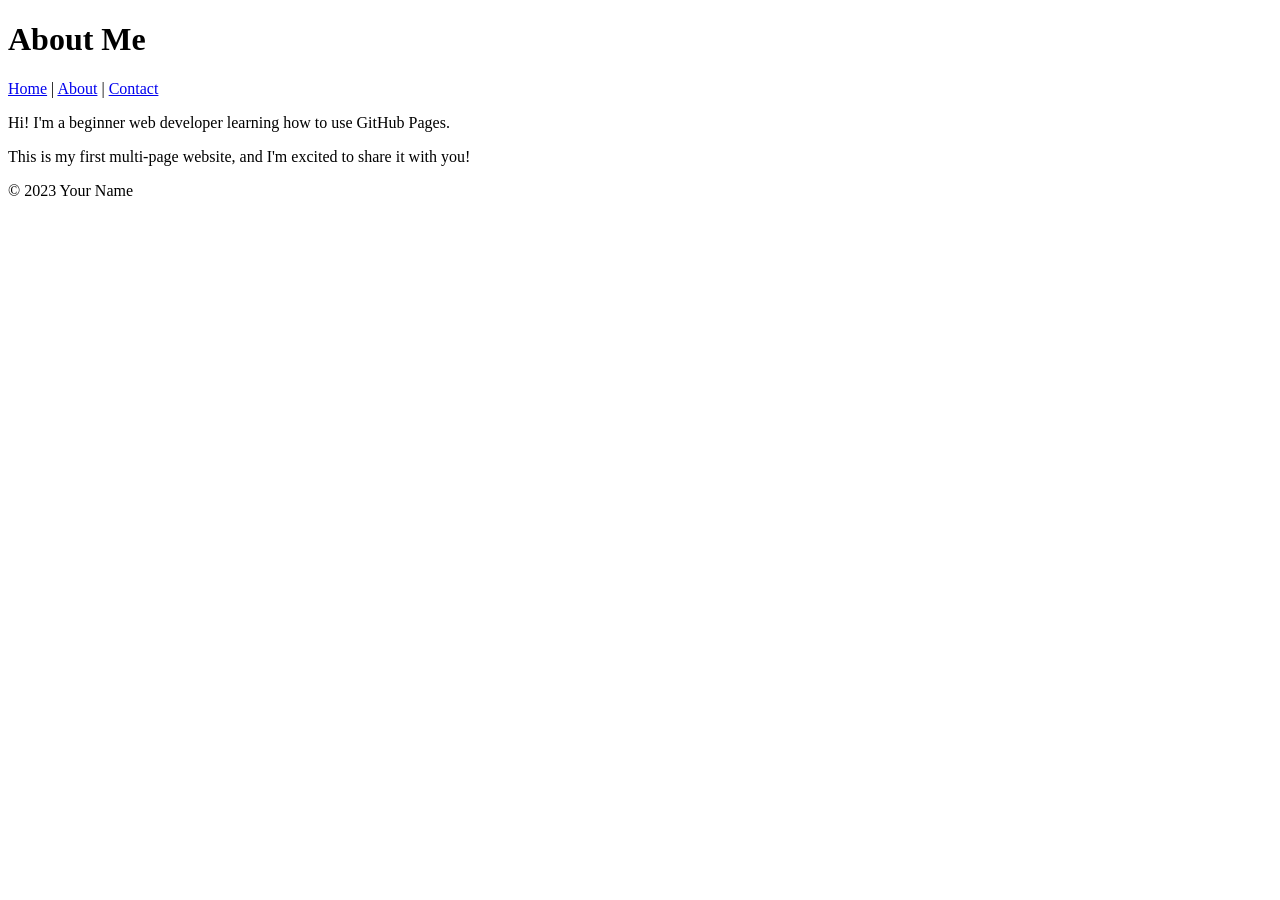
==== about.html @ 903a5f57 "Added navigation links" ====
<!DOCTYPE html>
<html lang="en">
<head>
    <meta charset="UTF-8">
    <meta name="viewport" content="width=device-width, initial-scale=1.0">
    <title>About Me</title>
</head>
<body>
    <header>
        <h1>About Me</h1>
        <nav>
            <a href="index.html">Home</a> |
            <a href="about.html">About</a> |
            <a href="contact.html">Contact</a>
        </nav>
    </header>

    <main>
        <p>Hi! I'm a beginner web developer learning how to use GitHub Pages.</p>
        <p>This is my first multi-page website, and I'm excited to share it with you!</p>
    </main>

    <footer>
        <p>&copy; 2023 Your Name</p>
    </footer>
</body>
</html>
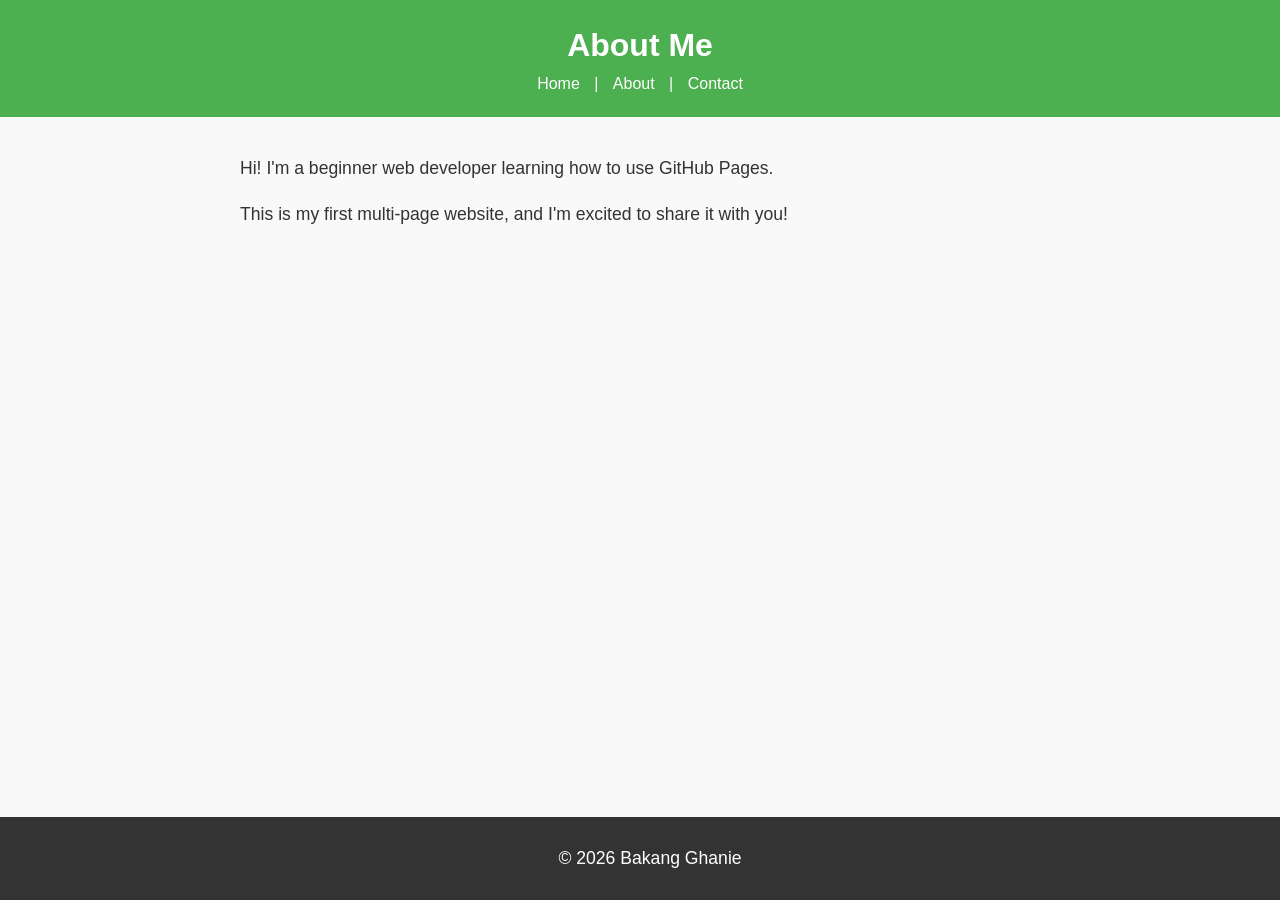
==== commit 8ef53013: "Added CSS styling" ====
--- a/about.html
+++ b/about.html
@@ -4,6 +4,8 @@
     <meta charset="UTF-8">
     <meta name="viewport" content="width=device-width, initial-scale=1.0">
     <title>About Me</title>
+        <link rel="stylesheet" href="styles.css">
+
 </head>
 <body>
     <header>
@@ -21,7 +23,7 @@
     </main>
 
     <footer>
-        <p>&copy; 2023 Your Name</p>
+        <p>&copy; 2026 Bakang Ghanie</p>
     </footer>
 </body>
 </html>
--- a/styles.css
+++ b/styles.css
@@ -0,0 +1,71 @@
+body {
+    font-family: Arial, sans-serif;
+    color: #333;
+    background-color: #f9f9f9;
+    margin: 0;
+    padding: 0;
+    line-height: 1.6;
+}
+header {
+    background-color: #4CAF50;
+    color: white;
+    padding: 20px;
+    text-align: center;
+}
+
+header h1 {
+    margin: 0;
+}
+
+nav a {
+        color: white;
+    text-decoration: none;
+    margin: 0 10px;
+}
+
+nav a:hover {
+    text-decoration: underline;
+}
+main {
+    padding: 20px;
+    max-width: 800px;
+    margin: 0 auto;
+}
+
+main img {
+    max-width: 100%;
+    height: auto;
+    display: block;
+    margin: 20px 0;
+}
+footer {
+    background-color: #333;
+    color: white;
+    text-align: center;
+    padding: 10px;
+    position: fixed;
+    bottom: 0;
+    width: 100%;
+}
+p {
+    font-size: 1.1em;
+}
+
+a {
+    color: #4CAF50;
+    text-decoration: none;
+}
+
+a:hover {
+    text-decoration: underline;
+}
+img {
+    border: 5px solid #4CAF50;
+    border-radius: 10px;
+}
+main a[href^="mailto:"] {
+    color: #ff5722;
+    font-weight: bold;
+}
+
+
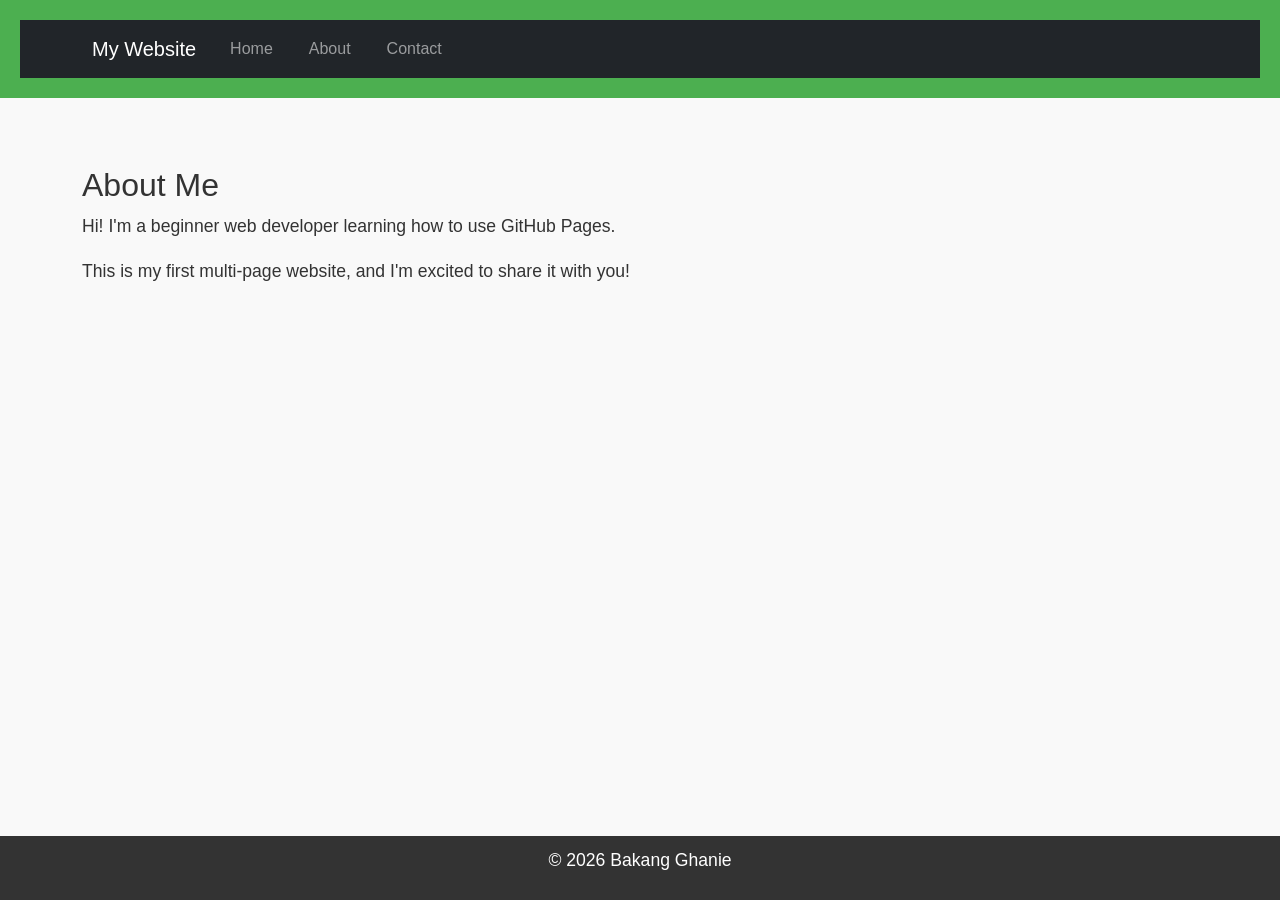
==== commit ffd94e10: "Added Bootstrap framework for styling and layout" ====
--- a/about.html
+++ b/about.html
@@ -4,26 +4,50 @@
     <meta charset="UTF-8">
     <meta name="viewport" content="width=device-width, initial-scale=1.0">
     <title>About Me</title>
+    <!-- Bootstrap CSS -->
+<link href="https://cdn.jsdelivr.net/npm/bootstrap@5.3.0/dist/css/bootstrap.min.css" rel="stylesheet">
+
         <link rel="stylesheet" href="styles.css">
 
 </head>
 <body>
     <header>
-        <h1>About Me</h1>
-        <nav>
-            <a href="index.html">Home</a> |
-            <a href="about.html">About</a> |
-            <a href="contact.html">Contact</a>
-        </nav>
-    </header>
+    <nav class="navbar navbar-expand-lg navbar-dark bg-dark">
+        <div class="container">
+                        <a class="navbar-brand" href="index.html">My Website</a>
+            <button class="navbar-toggler" type="button" data-bs-toggle="collapse" data-bs-target="#navbarNav">
+                <span class="navbar-toggler-icon"></span>
+            </button>
+            <div class="collapse navbar-collapse" id="navbarNav">
+                <ul class="navbar-nav">
+                    <li class="nav-item">
+                        <a class="nav-link" href="index.html">Home</a>
+                    </li>
+                    <li class="nav-item">
+                        <a class="nav-link" href="about.html">About</a>
+                    </li>
+                    <li class="nav-item">
+                        <a class="nav-link" href="contact.html">Contact</a>
+                    </li>
+                </ul>
+            </div>
+        </div>
+    </nav>
+</header>
 
-    <main>
-        <p>Hi! I'm a beginner web developer learning how to use GitHub Pages.</p>
-        <p>This is my first multi-page website, and I'm excited to share it with you!</p>
+    <main class="container my-5">
+    <h2>About Me</h2>
+    <p>Hi! I'm a beginner web developer learning how to use GitHub Pages.</p>
+    <p>This is my first multi-page website, and I'm excited to share it with you!</p>
     </main>
+
 
     <footer>
         <p>&copy; 2026 Bakang Ghanie</p>
     </footer>
 </body>
+<!-- Bootstrap JS and dependencies -->
+<script src="https://cdn.jsdelivr.net/npm/@popperjs/core@2.11.6/dist/umd/popper.min.js"></script>
+<script src="https://cdn.jsdelivr.net/npm/bootstrap@5.3.0/dist/js/bootstrap.min.js"></script>
+
 </html>
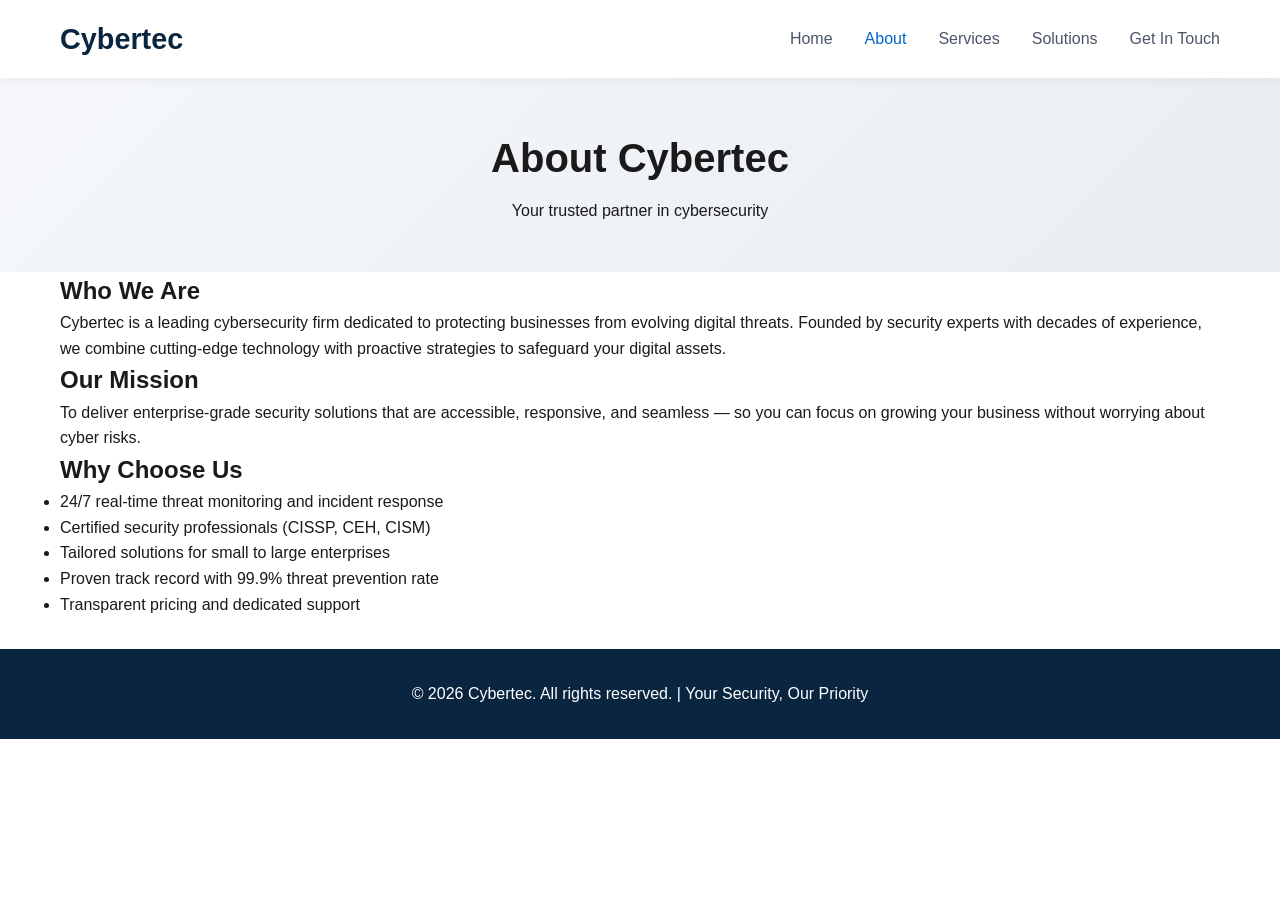
==== commit 9a268bcb: "Added About page and updated navigation links" ====
--- a/about.html
+++ b/about.html
@@ -3,51 +3,61 @@
 <head>
     <meta charset="UTF-8">
     <meta name="viewport" content="width=device-width, initial-scale=1.0">
-    <title>About Me</title>
-    <!-- Bootstrap CSS -->
-<link href="https://cdn.jsdelivr.net/npm/bootstrap@5.3.0/dist/css/bootstrap.min.css" rel="stylesheet">
-
-        <link rel="stylesheet" href="styles.css">
-
+    <title>Cybertec | About Us</title>
+    <link rel="stylesheet" href="styles.css">
 </head>
 <body>
-    <header>
-    <nav class="navbar navbar-expand-lg navbar-dark bg-dark">
-        <div class="container">
-                        <a class="navbar-brand" href="index.html">My Website</a>
-            <button class="navbar-toggler" type="button" data-bs-toggle="collapse" data-bs-target="#navbarNav">
-                <span class="navbar-toggler-icon"></span>
-            </button>
-            <div class="collapse navbar-collapse" id="navbarNav">
-                <ul class="navbar-nav">
-                    <li class="nav-item">
-                        <a class="nav-link" href="index.html">Home</a>
-                    </li>
-                    <li class="nav-item">
-                        <a class="nav-link" href="about.html">About</a>
-                    </li>
-                    <li class="nav-item">
-                        <a class="nav-link" href="contact.html">Contact</a>
-                    </li>
-                </ul>
-            </div>
-        </div>
-    </nav>
+
+<header>
+    <div class="container">
+        <div class="logo">Cybertec</div>
+        <nav>
+            <ul class="nav-links">
+                <li><a href="index.html">Home</a></li>
+                <li><a href="about.html" class="active">About</a></li>
+                <li><a href="services.html">Services</a></li>
+                <li><a href="solutions.html">Solutions</a></li>
+                <li><a href="contact.html">Get In Touch</a></li>
+            </ul>
+            <div class="hamburger">&#9776;</div>
+        </nav>
+    </div>
 </header>
 
-    <main class="container my-5">
-    <h2>About Me</h2>
-    <p>Hi! I'm a beginner web developer learning how to use GitHub Pages.</p>
-    <p>This is my first multi-page website, and I'm excited to share it with you!</p>
-    </main>
+<main>
+    <section class="page-header">
+        <div class="container">
+            <h1>About Cybertec</h1>
+            <p>Your trusted partner in cybersecurity</p>
+        </div>
+    </section>
 
+    <section class="about-content">
+        <div class="container">
+            <h2>Who We Are</h2>
+            <p>Cybertec is a leading cybersecurity firm dedicated to protecting businesses from evolving digital threats. Founded by security experts with decades of experience, we combine cutting-edge technology with proactive strategies to safeguard your digital assets.</p>
+            
+            <h2>Our Mission</h2>
+            <p>To deliver enterprise-grade security solutions that are accessible, responsive, and seamless — so you can focus on growing your business without worrying about cyber risks.</p>
+            
+            <h2>Why Choose Us</h2>
+            <ul>
+                <li>24/7 real-time threat monitoring and incident response</li>
+                <li>Certified security professionals (CISSP, CEH, CISM)</li>
+                <li>Tailored solutions for small to large enterprises</li>
+                <li>Proven track record with 99.9% threat prevention rate</li>
+                <li>Transparent pricing and dedicated support</li>
+            </ul>
+        </div>
+    </section>
+</main>
 
-    <footer>
-        <p>&copy; 2026 Bakang Ghanie</p>
-    </footer>
+<footer>
+    <div class="container">
+        <p>&copy; 2026 Cybertec. All rights reserved. | Your Security, Our Priority</p>
+    </div>
+</footer>
+
+<script src="js/main.js"></script>
 </body>
-<!-- Bootstrap JS and dependencies -->
-<script src="https://cdn.jsdelivr.net/npm/@popperjs/core@2.11.6/dist/umd/popper.min.js"></script>
-<script src="https://cdn.jsdelivr.net/npm/bootstrap@5.3.0/dist/js/bootstrap.min.js"></script>
-
-</html>
+</html>
--- a/styles.css
+++ b/styles.css
@@ -1,71 +1,415 @@
-body {
-    font-family: Arial, sans-serif;
-    color: #333;
-    background-color: #f9f9f9;
+* {
     margin: 0;
     padding: 0;
+    box-sizing: border-box;
+}
+
+body {
+    font-family: 'Segoe UI', Tahoma, Geneva, Verdana, sans-serif;
     line-height: 1.6;
-}
+    color: #1a1a1a;
+    background-color: #ffffff;
+}
+
+.container {
+    max-width: 1200px;
+    margin: 0 auto;
+    padding: 0 20px;
+}
+
+/* Header */
 header {
-    background-color: #4CAF50;
+    background: #ffffff;
+    box-shadow: 0 2px 10px rgba(0,0,0,0.05);
+    position: sticky;
+    top: 0;
+    z-index: 100;
+}
+
+header .container {
+    display: flex;
+    justify-content: space-between;
+    align-items: center;
+    padding: 1rem 20px;
+}
+
+.logo {
+    font-size: 1.8rem;
+    font-weight: bold;
+    color: #0a2540;
+}
+
+.nav-links {
+    display: flex;
+    list-style: none;
+    gap: 2rem;
+}
+
+.nav-links a {
+    text-decoration: none;
+    color: #4a5568;
+    font-weight: 500;
+    transition: color 0.3s;
+}
+
+.nav-links a:hover, .nav-links a.active {
+    color: #0066cc;
+}
+
+.hamburger {
+    display: none;
+    font-size: 1.8rem;
+    cursor: pointer;
+}
+
+/* Hero */
+.hero {
+    text-align: center;
+    padding: 5rem 0;
+    background: linear-gradient(135deg, #f5f7fa 0%, #e9edf2 100%);
+}
+
+.hero h1 {
+    font-size: 3rem;
+    margin-bottom: 1rem;
+    color: #0a2540;
+}
+
+.hero p {
+    font-size: 1.25rem;
+    color: #4a5568;
+    margin-bottom: 2rem;
+}
+
+.hero-buttons {
+    display: flex;
+    gap: 1rem;
+    justify-content: center;
+}
+
+.btn {
+    display: inline-block;
+    padding: 0.75rem 1.5rem;
+    border-radius: 8px;
+    text-decoration: none;
+    font-weight: 600;
+    transition: all 0.3s;
+    cursor: pointer;
+    border: none;
+    font-size: 1rem;
+}
+
+.btn-primary {
+    background: #0066cc;
     color: white;
-    padding: 20px;
-    text-align: center;
-}
-
-header h1 {
-    margin: 0;
-}
-
-nav a {
-        color: white;
-    text-decoration: none;
-    margin: 0 10px;
-}
-
-nav a:hover {
-    text-decoration: underline;
-}
-main {
-    padding: 20px;
-    max-width: 800px;
+}
+
+.btn-primary:hover {
+    background: #0052a3;
+    transform: translateY(-2px);
+}
+
+.btn-secondary {
+    background: transparent;
+    color: #0066cc;
+    border: 2px solid #0066cc;
+}
+
+.btn-secondary:hover {
+    background: #0066cc;
+    color: white;
+}
+
+.btn-light {
+    background: white;
+    color: #0066cc;
+}
+
+.btn-light:hover {
+    background: #f0f0f0;
+}
+
+/* Trusted by */
+.trusted {
+    padding: 2rem 0;
+    text-align: center;
+    border-bottom: 1px solid #e2e8f0;
+}
+
+.trusted-label {
+    text-transform: uppercase;
+    font-size: 0.8rem;
+    letter-spacing: 2px;
+    color: #718096;
+    margin-bottom: 1rem;
+}
+
+.trusted-logos {
+    display: flex;
+    justify-content: center;
+    gap: 3rem;
+    flex-wrap: wrap;
+    font-weight: 600;
+    color: #4a5568;
+}
+
+/* Services Preview */
+.services-preview, .services-full {
+    padding: 4rem 0;
+}
+
+.services-preview h2, .features h2, .page-header h2 {
+    text-align: center;
+    font-size: 2.5rem;
+    margin-bottom: 1rem;
+}
+
+.section-subtitle {
+    text-align: center;
+    max-width: 700px;
+    margin: 0 auto 3rem auto;
+    color: #4a5568;
+}
+
+.service-grid {
+    display: grid;
+    grid-template-columns: repeat(auto-fit, minmax(320px, 1fr));
+    gap: 2rem;
+}
+
+.service-card {
+    background: #f8fafc;
+    padding: 2rem;
+    border-radius: 12px;
+    transition: transform 0.3s, box-shadow 0.3s;
+}
+
+.service-card:hover {
+    transform: translateY(-5px);
+    box-shadow: 0 10px 25px rgba(0,0,0,0.1);
+}
+
+.service-card h3 {
+    margin-bottom: 1rem;
+    color: #0a2540;
+}
+
+/* Features / Solutions */
+.features {
+    background: #f8fafc;
+    padding: 4rem 0;
+}
+
+.features-grid {
+    display: grid;
+    grid-template-columns: repeat(auto-fit, minmax(280px, 1fr));
+    gap: 2rem;
+}
+
+.feature-card {
+    background: white;
+    padding: 2rem;
+    border-radius: 12px;
+    text-align: center;
+    box-shadow: 0 2px 5px rgba(0,0,0,0.05);
+}
+
+/* CTA Form Section */
+.cta-form {
+    padding: 4rem 0;
+    background: #0a2540;
+    color: white;
+}
+
+.cta-wrapper {
+    display: grid;
+    grid-template-columns: 1fr 1fr;
+    gap: 3rem;
+    align-items: center;
+}
+
+.cta-text h2 {
+    font-size: 2rem;
+    margin-bottom: 1rem;
+}
+
+.cta-form-box {
+    background: white;
+    padding: 2rem;
+    border-radius: 16px;
+    color: #1a1a1a;
+}
+
+.cta-form-box input, .cta-form-box select {
+    width: 100%;
+    padding: 0.75rem;
+    margin-bottom: 1rem;
+    border: 1px solid #cbd5e0;
+    border-radius: 8px;
+    font-size: 1rem;
+}
+
+.cta-form-box button {
+    width: 100%;
+}
+
+/* Contact Form Page */
+.contact-form-section {
+    padding: 3rem 0;
+}
+
+.contact-wrapper {
+    max-width: 700px;
     margin: 0 auto;
-}
-
-main img {
-    max-width: 100%;
-    height: auto;
+    background: #f8fafc;
+    padding: 2rem;
+    border-radius: 16px;
+}
+
+.form-group {
+    margin-bottom: 1.5rem;
+}
+
+.form-group label {
     display: block;
-    margin: 20px 0;
-}
+    margin-bottom: 0.5rem;
+    font-weight: 500;
+}
+
+.form-group input, .form-group select, .form-group textarea {
+    width: 100%;
+    padding: 0.75rem;
+    border: 1px solid #cbd5e0;
+    border-radius: 8px;
+    font-size: 1rem;
+}
+
+.error-message {
+    color: #e53e3e;
+    font-size: 0.85rem;
+    margin-top: 0.25rem;
+}
+
+input:invalid, select:invalid {
+    border-color: #e53e3e;
+}
+
+/* Tips Page */
+.tips-grid {
+    padding: 3rem 0;
+    display: grid;
+    grid-template-columns: repeat(auto-fit, minmax(340px, 1fr));
+    gap: 2rem;
+}
+
+.tip-card {
+    background: #f8fafc;
+    padding: 2rem;
+    border-radius: 12px;
+    position: relative;
+    transition: all 0.3s;
+}
+
+.tip-card:hover {
+    transform: translateY(-5px);
+    box-shadow: 0 10px 20px rgba(0,0,0,0.1);
+}
+
+.tip-number {
+    font-size: 2rem;
+    font-weight: bold;
+    color: #0066cc;
+    opacity: 0.3;
+    margin-bottom: 0.5rem;
+}
+
+.tip-card h3 {
+    margin: 0.5rem 0;
+    color: #0a2540;
+}
+
+/* Page Header */
+.page-header {
+    background: linear-gradient(135deg, #f5f7fa 0%, #e9edf2 100%);
+    padding: 3rem 0;
+    text-align: center;
+}
+
+.page-header h1 {
+    font-size: 2.5rem;
+    margin-bottom: 0.5rem;
+}
+
+/* Solutions page */
+.solutions-grid {
+    padding: 3rem 0;
+}
+
+.solution-item {
+    background: #f8fafc;
+    margin-bottom: 2rem;
+    padding: 2rem;
+    border-radius: 12px;
+}
+
+.solution-text h3 {
+    font-size: 1.5rem;
+    margin-bottom: 0.5rem;
+    color: #0a2540;
+}
+
+/* Footer */
 footer {
-    background-color: #333;
+    background: #0a2540;
     color: white;
     text-align: center;
-    padding: 10px;
-    position: fixed;
-    bottom: 0;
-    width: 100%;
-}
-p {
-    font-size: 1.1em;
-}
-
-a {
-    color: #4CAF50;
-    text-decoration: none;
-}
-
-a:hover {
-    text-decoration: underline;
-}
-img {
-    border: 5px solid #4CAF50;
-    border-radius: 10px;
-}
-main a[href^="mailto:"] {
-    color: #ff5722;
-    font-weight: bold;
-}
-
-
+    padding: 2rem 0;
+    margin-top: 2rem;
+}
+
+/* Responsive */
+@media (max-width: 768px) {
+    .nav-links {
+        display: none;
+        flex-direction: column;
+        position: absolute;
+        top: 70px;
+        left: 0;
+        width: 100%;
+        background: white;
+        padding: 1rem;
+        box-shadow: 0 5px 10px rgba(0,0,0,0.1);
+    }
+    
+    .nav-links.active {
+        display: flex;
+    }
+    
+    .hamburger {
+        display: block;
+    }
+    
+    .hero h1 {
+        font-size: 2rem;
+    }
+    
+    .cta-wrapper {
+        grid-template-columns: 1fr;
+    }
+    
+    .hero-buttons {
+        flex-direction: column;
+        align-items: center;
+    }
+    
+    .service-grid, .features-grid {
+        grid-template-columns: 1fr;
+    }
+    /* About page */
+.about-content ul {
+    margin: 1rem 0 0 2rem;
+}
+.about-content li {
+    margin: 0.5rem 0;
+}
+}
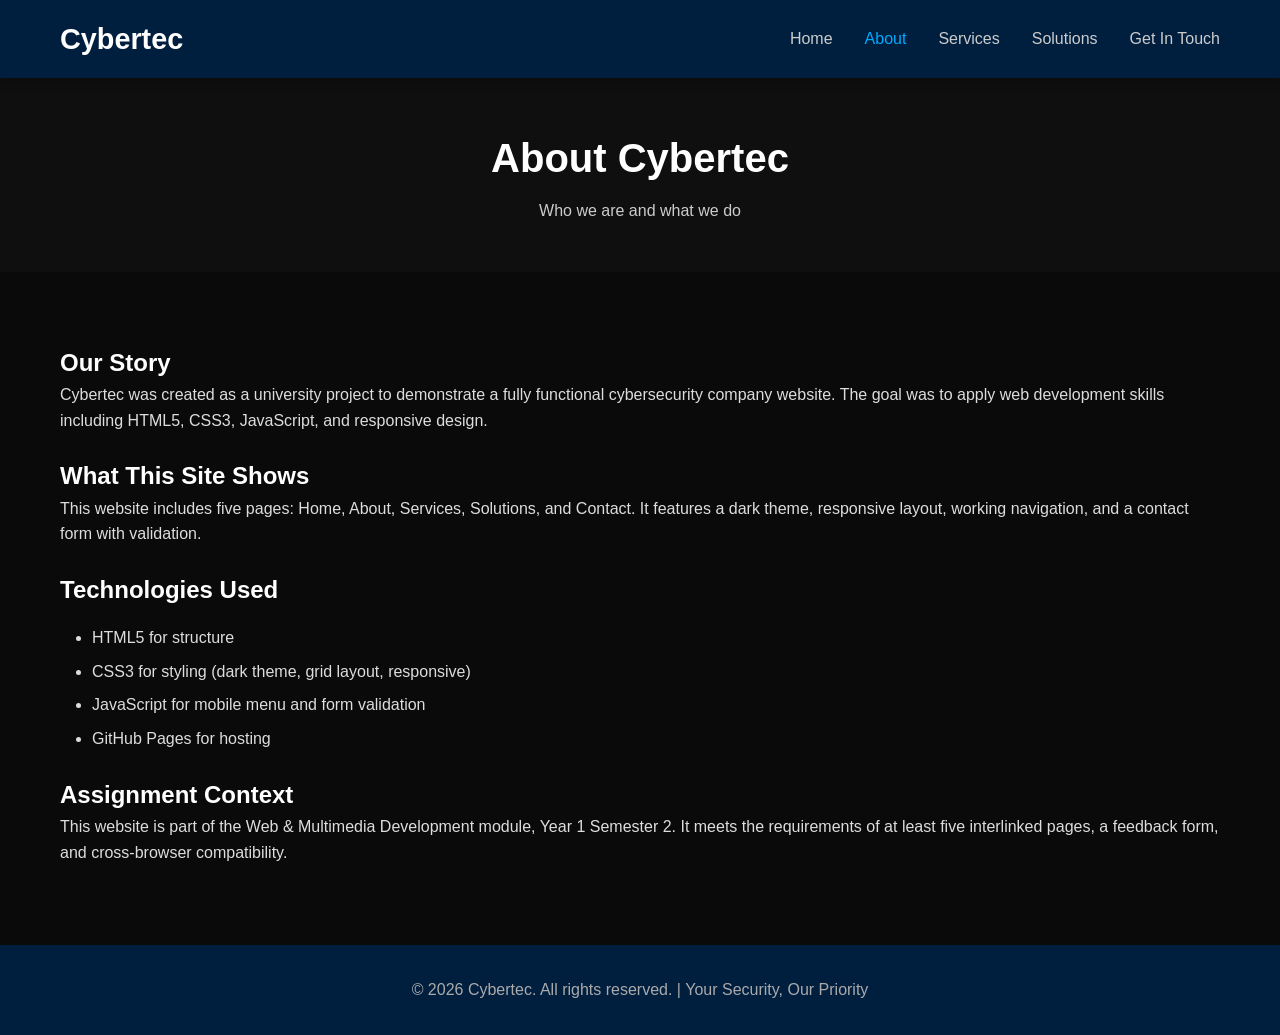
==== commit 28f8cdfe: "Added footer in the home page and edited home page" ====
--- a/about.html
+++ b/about.html
@@ -28,26 +28,28 @@
     <section class="page-header">
         <div class="container">
             <h1>About Cybertec</h1>
-            <p>Your trusted partner in cybersecurity</p>
+            <p>Who we are and what we do</p>
         </div>
     </section>
 
     <section class="about-content">
         <div class="container">
-            <h2>Who We Are</h2>
-            <p>Cybertec is a leading cybersecurity firm dedicated to protecting businesses from evolving digital threats. Founded by security experts with decades of experience, we combine cutting-edge technology with proactive strategies to safeguard your digital assets.</p>
+            <h2>Our Story</h2>
+            <p>Cybertec was created as a university project to demonstrate a fully functional cybersecurity company website. The goal was to apply web development skills including HTML5, CSS3, JavaScript, and responsive design.</p>
             
-            <h2>Our Mission</h2>
-            <p>To deliver enterprise-grade security solutions that are accessible, responsive, and seamless — so you can focus on growing your business without worrying about cyber risks.</p>
+            <h2>What This Site Shows</h2>
+            <p>This website includes five pages: Home, About, Services, Solutions, and Contact. It features a dark theme, responsive layout, working navigation, and a contact form with validation.</p>
             
-            <h2>Why Choose Us</h2>
+            <h2>Technologies Used</h2>
             <ul>
-                <li>24/7 real-time threat monitoring and incident response</li>
-                <li>Certified security professionals (CISSP, CEH, CISM)</li>
-                <li>Tailored solutions for small to large enterprises</li>
-                <li>Proven track record with 99.9% threat prevention rate</li>
-                <li>Transparent pricing and dedicated support</li>
+                <li>HTML5 for structure</li>
+                <li>CSS3 for styling (dark theme, grid layout, responsive)</li>
+                <li>JavaScript for mobile menu and form validation</li>
+                <li>GitHub Pages for hosting</li>
             </ul>
+            
+            <h2>Assignment Context</h2>
+            <p>This website is part of the Web & Multimedia Development module, Year 1 Semester 2. It meets the requirements of at least five interlinked pages, a feedback form, and cross-browser compatibility.</p>
         </div>
     </section>
 </main>
--- a/styles.css
+++ b/styles.css
@@ -4,11 +4,16 @@
     box-sizing: border-box;
 }
 
+html, body {
+    height: 100%;
+    /* No overflow:hidden – scrolling enabled */
+}
+
 body {
     font-family: 'Segoe UI', Tahoma, Geneva, Verdana, sans-serif;
     line-height: 1.6;
-    color: #1a1a1a;
-    background-color: #ffffff;
+    background-color: #0a0a0a;   /* midnight black */
+    color: #ffffff;
 }
 
 .container {
@@ -17,10 +22,10 @@
     padding: 0 20px;
 }
 
-/* Header */
+/* Header – Navy Blue */
 header {
-    background: #ffffff;
-    box-shadow: 0 2px 10px rgba(0,0,0,0.05);
+    background: #001f3f;   /* navy blue */
+    box-shadow: 0 2px 10px rgba(0,0,0,0.3);
     position: sticky;
     top: 0;
     z-index: 100;
@@ -36,7 +41,7 @@
 .logo {
     font-size: 1.8rem;
     font-weight: bold;
-    color: #0a2540;
+    color: #ffffff;
 }
 
 .nav-links {
@@ -47,128 +52,61 @@
 
 .nav-links a {
     text-decoration: none;
-    color: #4a5568;
+    color: #cccccc;
     font-weight: 500;
     transition: color 0.3s;
 }
 
 .nav-links a:hover, .nav-links a.active {
-    color: #0066cc;
+    color: #00aaff;
 }
 
 .hamburger {
     display: none;
     font-size: 1.8rem;
     cursor: pointer;
-}
-
-/* Hero */
+    color: white;
+}
+
 .hero {
-    text-align: center;
-    padding: 5rem 0;
-    background: linear-gradient(135deg, #f5f7fa 0%, #e9edf2 100%);
+    min-height: 100vh;
+    display: flex;
+    align-items: center;
+    justify-content: center;
+    text-align: center;
+    background: #0a0a0a;
+    padding: 2rem;
 }
 
 .hero h1 {
-    font-size: 3rem;
-    margin-bottom: 1rem;
-    color: #0a2540;
+    font-size: 3.5rem;
+    margin-bottom: 1rem;
+    color: #ffffff;
 }
 
 .hero p {
     font-size: 1.25rem;
-    color: #4a5568;
+    color: #cccccc;
     margin-bottom: 2rem;
 }
 
-.hero-buttons {
-    display: flex;
-    gap: 1rem;
-    justify-content: center;
-}
-
-.btn {
-    display: inline-block;
-    padding: 0.75rem 1.5rem;
-    border-radius: 8px;
-    text-decoration: none;
-    font-weight: 600;
-    transition: all 0.3s;
-    cursor: pointer;
-    border: none;
-    font-size: 1rem;
-}
-
-.btn-primary {
-    background: #0066cc;
-    color: white;
-}
-
-.btn-primary:hover {
-    background: #0052a3;
-    transform: translateY(-2px);
-}
-
-.btn-secondary {
-    background: transparent;
-    color: #0066cc;
-    border: 2px solid #0066cc;
-}
-
-.btn-secondary:hover {
-    background: #0066cc;
-    color: white;
-}
-
-.btn-light {
-    background: white;
-    color: #0066cc;
-}
-
-.btn-light:hover {
-    background: #f0f0f0;
-}
-
-/* Trusted by */
-.trusted {
-    padding: 2rem 0;
-    text-align: center;
-    border-bottom: 1px solid #e2e8f0;
-}
-
-.trusted-label {
-    text-transform: uppercase;
-    font-size: 0.8rem;
-    letter-spacing: 2px;
-    color: #718096;
-    margin-bottom: 1rem;
-}
-
-.trusted-logos {
-    display: flex;
-    justify-content: center;
-    gap: 3rem;
-    flex-wrap: wrap;
-    font-weight: 600;
-    color: #4a5568;
-}
-
-/* Services Preview */
 .services-preview, .services-full {
     padding: 4rem 0;
+    background: #0a0a0a;
 }
 
 .services-preview h2, .features h2, .page-header h2 {
     text-align: center;
     font-size: 2.5rem;
     margin-bottom: 1rem;
+    color: #ffffff;
 }
 
 .section-subtitle {
     text-align: center;
     max-width: 700px;
     margin: 0 auto 3rem auto;
-    color: #4a5568;
+    color: #cccccc;
 }
 
 .service-grid {
@@ -178,25 +116,34 @@
 }
 
 .service-card {
-    background: #f8fafc;
+    background: #1a1a1a;
     padding: 2rem;
     border-radius: 12px;
     transition: transform 0.3s, box-shadow 0.3s;
+    color: #ffffff;
 }
 
 .service-card:hover {
     transform: translateY(-5px);
-    box-shadow: 0 10px 25px rgba(0,0,0,0.1);
+    box-shadow: 0 10px 25px rgba(0,0,0,0.3);
 }
 
 .service-card h3 {
-    margin-bottom: 1rem;
-    color: #0a2540;
-}
-
-/* Features / Solutions */
+    color: #ff3333;   
+    margin-bottom: 1rem;
+}
+
+.feature-card h3 {
+    color: #66ff66;   
+    margin-bottom: 1rem;
+}
+
+.service-card p {
+    color: #dddddd;
+}
+
 .features {
-    background: #f8fafc;
+    background: #0f0f0f;
     padding: 4rem 0;
 }
 
@@ -207,17 +154,26 @@
 }
 
 .feature-card {
-    background: white;
+    background: #1a1a1a;
     padding: 2rem;
     border-radius: 12px;
     text-align: center;
-    box-shadow: 0 2px 5px rgba(0,0,0,0.05);
-}
-
-/* CTA Form Section */
+    box-shadow: 0 2px 5px rgba(0,0,0,0.2);
+    color: #ffffff;
+    min-height: 280px;   
+    display: flex;
+    flex-direction: column;
+    justify-content: center;
+}
+
+.feature-card p {
+    color: #dddddd;
+}
+
+
 .cta-form {
     padding: 4rem 0;
-    background: #0a2540;
+    background: #003366;  
     color: white;
 }
 
@@ -234,34 +190,64 @@
 }
 
 .cta-form-box {
-    background: white;
+    background: #1a1a1a;
     padding: 2rem;
     border-radius: 16px;
-    color: #1a1a1a;
+    color: #ffffff;
 }
 
 .cta-form-box input, .cta-form-box select {
     width: 100%;
     padding: 0.75rem;
     margin-bottom: 1rem;
-    border: 1px solid #cbd5e0;
+    border: 1px solid #444;
     border-radius: 8px;
+    background-color: #333;
+    color: white;
     font-size: 1rem;
+}
+
+.cta-form-box input::placeholder {
+    color: #aaa;
 }
 
 .cta-form-box button {
     width: 100%;
+}
+
+/* About page */
+.about-content {
+    background: #0a0a0a;
+    padding: 3rem 0;
+}
+
+.about-content h2 {
+    margin-top: 1.5rem;
+    color: #ffffff;
+}
+
+.about-content p, .about-content li {
+    color: #dddddd;
+}
+
+.about-content ul {
+    margin: 1rem 0 0 2rem;
+}
+
+.about-content li {
+    margin: 0.5rem 0;
 }
 
 /* Contact Form Page */
 .contact-form-section {
     padding: 3rem 0;
+    background: #0a0a0a;
 }
 
 .contact-wrapper {
     max-width: 700px;
     margin: 0 auto;
-    background: #f8fafc;
+    background: #1a1a1a;
     padding: 2rem;
     border-radius: 16px;
 }
@@ -274,63 +260,28 @@
     display: block;
     margin-bottom: 0.5rem;
     font-weight: 500;
+    color: #ffffff;
 }
 
 .form-group input, .form-group select, .form-group textarea {
     width: 100%;
     padding: 0.75rem;
-    border: 1px solid #cbd5e0;
+    border: 1px solid #444;
     border-radius: 8px;
+    background-color: #333;
+    color: white;
     font-size: 1rem;
 }
 
 .error-message {
-    color: #e53e3e;
+    color: #ff6b6b;
     font-size: 0.85rem;
     margin-top: 0.25rem;
 }
 
-input:invalid, select:invalid {
-    border-color: #e53e3e;
-}
-
-/* Tips Page */
-.tips-grid {
-    padding: 3rem 0;
-    display: grid;
-    grid-template-columns: repeat(auto-fit, minmax(340px, 1fr));
-    gap: 2rem;
-}
-
-.tip-card {
-    background: #f8fafc;
-    padding: 2rem;
-    border-radius: 12px;
-    position: relative;
-    transition: all 0.3s;
-}
-
-.tip-card:hover {
-    transform: translateY(-5px);
-    box-shadow: 0 10px 20px rgba(0,0,0,0.1);
-}
-
-.tip-number {
-    font-size: 2rem;
-    font-weight: bold;
-    color: #0066cc;
-    opacity: 0.3;
-    margin-bottom: 0.5rem;
-}
-
-.tip-card h3 {
-    margin: 0.5rem 0;
-    color: #0a2540;
-}
-
 /* Page Header */
 .page-header {
-    background: linear-gradient(135deg, #f5f7fa 0%, #e9edf2 100%);
+    background: #0f0f0f;
     padding: 3rem 0;
     text-align: center;
 }
@@ -338,30 +289,23 @@
 .page-header h1 {
     font-size: 2.5rem;
     margin-bottom: 0.5rem;
-}
-
-/* Solutions page */
-.solutions-grid {
+    color: #ffffff;
+}
+
+.page-header p {
+    color: #cccccc;
+}
+
+/* Solutions full page */
+.solutions-full {
     padding: 3rem 0;
-}
-
-.solution-item {
-    background: #f8fafc;
-    margin-bottom: 2rem;
-    padding: 2rem;
-    border-radius: 12px;
-}
-
-.solution-text h3 {
-    font-size: 1.5rem;
-    margin-bottom: 0.5rem;
-    color: #0a2540;
+    background: #0a0a0a;
 }
 
 /* Footer */
 footer {
-    background: #0a2540;
-    color: white;
+    background: #001f3f;  /* navy blue footer */
+    color: #aaaaaa;
     text-align: center;
     padding: 2rem 0;
     margin-top: 2rem;
@@ -376,9 +320,9 @@
         top: 70px;
         left: 0;
         width: 100%;
-        background: white;
+        background: #001f3f;
         padding: 1rem;
-        box-shadow: 0 5px 10px rgba(0,0,0,0.1);
+        box-shadow: 0 5px 10px rgba(0,0,0,0.3);
     }
     
     .nav-links.active {
@@ -397,19 +341,7 @@
         grid-template-columns: 1fr;
     }
     
-    .hero-buttons {
-        flex-direction: column;
-        align-items: center;
-    }
-    
     .service-grid, .features-grid {
         grid-template-columns: 1fr;
     }
-    /* About page */
-.about-content ul {
-    margin: 1rem 0 0 2rem;
-}
-.about-content li {
-    margin: 0.5rem 0;
-}
 }
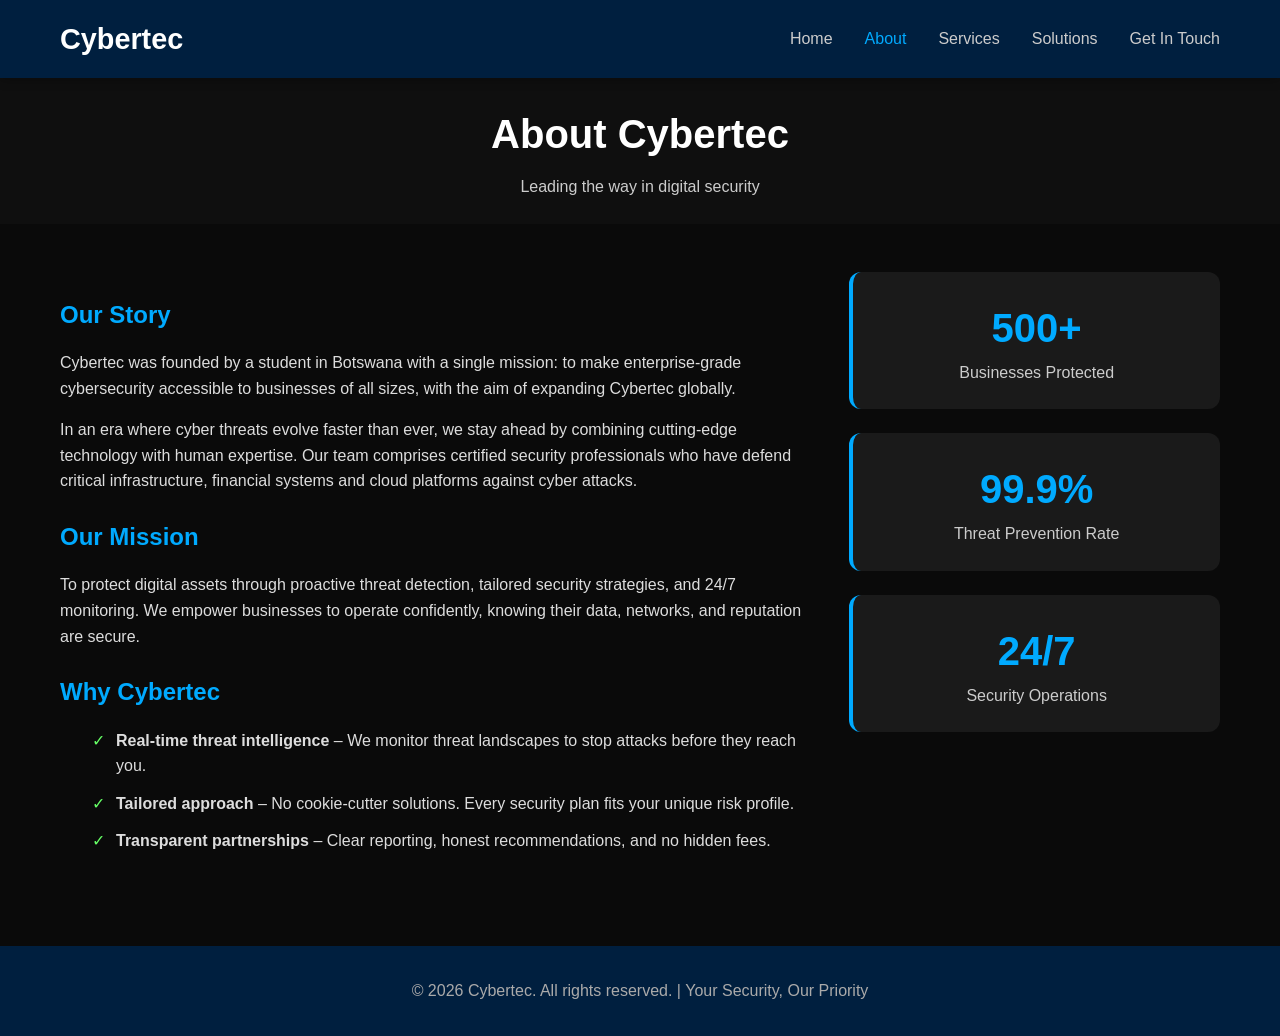
==== commit 3e6d938f: "Added about and mission story" ====
--- a/about.html
+++ b/about.html
@@ -28,28 +28,44 @@
     <section class="page-header">
         <div class="container">
             <h1>About Cybertec</h1>
-            <p>Who we are and what we do</p>
+            <p>Leading the way in digital security</p>
         </div>
     </section>
 
     <section class="about-content">
         <div class="container">
-            <h2>Our Story</h2>
-            <p>Cybertec was created as a university project to demonstrate a fully functional cybersecurity company website. The goal was to apply web development skills including HTML5, CSS3, JavaScript, and responsive design.</p>
-            
-            <h2>What This Site Shows</h2>
-            <p>This website includes five pages: Home, About, Services, Solutions, and Contact. It features a dark theme, responsive layout, working navigation, and a contact form with validation.</p>
-            
-            <h2>Technologies Used</h2>
-            <ul>
-                <li>HTML5 for structure</li>
-                <li>CSS3 for styling (dark theme, grid layout, responsive)</li>
-                <li>JavaScript for mobile menu and form validation</li>
-                <li>GitHub Pages for hosting</li>
-            </ul>
-            
-            <h2>Assignment Context</h2>
-            <p>This website is part of the Web & Multimedia Development module, Year 1 Semester 2. It meets the requirements of at least five interlinked pages, a feedback form, and cross-browser compatibility.</p>
+            <div class="about-grid">
+                <div class="about-text">
+                    <h2>Our Story</h2>
+                    <p>Cybertec was founded by a student in Botswana with a single mission: to make enterprise-grade cybersecurity accessible to businesses of all sizes, with the aim of expanding Cybertec globally.</p>
+                    
+                    <p>In an era where cyber threats evolve faster than ever, we stay ahead by combining cutting-edge technology with human expertise. Our team comprises certified security professionals who have defend critical infrastructure, financial systems and cloud platforms against cyber attacks.</p>
+                    
+                    <h2>Our Mission</h2>
+                    <p>To protect digital assets through proactive threat detection, tailored security strategies, and 24/7 monitoring. We empower businesses to operate confidently, knowing their data, networks, and reputation are secure.</p>
+                    
+                    <h2>Why Cybertec</h2>
+                    <ul>
+                        <li><strong>Real-time threat intelligence</strong> – We monitor threat landscapes to stop attacks before they reach you.</li>
+                        <li><strong>Tailored approach</strong> – No cookie‑cutter solutions. Every security plan fits your unique risk profile.</li>
+                        <li><strong>Transparent partnerships</strong> – Clear reporting, honest recommendations, and no hidden fees.</li>
+                    </ul>
+                </div>
+                <div class="about-stats">
+                    <div class="stat-card">
+                        <span class="stat-number">500+</span>
+                        <span class="stat-label">Businesses Protected</span>
+                    </div>
+                    <div class="stat-card">
+                        <span class="stat-number">99.9%</span>
+                        <span class="stat-label">Threat Prevention Rate</span>
+                    </div>
+                    <div class="stat-card">
+                        <span class="stat-number">24/7</span>
+                        <span class="stat-label">Security Operations</span>
+                    </div>
+                </div>
+            </div>
         </div>
     </section>
 </main>
--- a/styles.css
+++ b/styles.css
@@ -160,10 +160,16 @@
     text-align: center;
     box-shadow: 0 2px 5px rgba(0,0,0,0.2);
     color: #ffffff;
-    min-height: 280px;   
+    min-height: 280px;
     display: flex;
     flex-direction: column;
     justify-content: center;
+    transition: transform 0.3s, box-shadow 0.3s;  
+}
+
+.feature-card:hover {
+    transform: translateY(-5px);
+    box-shadow: 0 10px 25px rgba(0,0,0,0.3);
 }
 
 .feature-card p {
@@ -238,7 +244,85 @@
     margin: 0.5rem 0;
 }
 
-/* Contact Form Page */
+/* About page grid and stats */
+.about-grid {
+    display: grid;
+    grid-template-columns: 2fr 1fr;
+    gap: 3rem;
+    align-items: start;
+}
+
+.about-text h2 {
+    margin-top: 1.5rem;
+    margin-bottom: 1rem;
+    color: #00aaff;
+}
+
+.about-text p {
+    margin-bottom: 1rem;
+    line-height: 1.6;
+}
+
+.about-text ul {
+    list-style: none;
+    padding: 0;
+}
+
+.about-text li {
+    margin-bottom: 0.75rem;
+    padding-left: 1.5rem;
+    position: relative;
+}
+
+.about-text li::before {
+    content: "✓";
+    color: #66ff66;
+    position: absolute;
+    left: 0;
+}
+
+.about-stats {
+    display: flex;
+    flex-direction: column;
+    gap: 1.5rem;
+}
+
+.stat-card {
+    background: #1a1a1a;
+    padding: 1.5rem;
+    border-radius: 12px;
+    text-align: center;
+    border-left: 4px solid #00aaff;
+}
+
+.stat-number {
+    display: block;
+    font-size: 2.5rem;
+    font-weight: bold;
+    color: #00aaff;
+}
+
+.stat-label {
+    font-size: 1rem;
+    color: #cccccc;
+}
+
+@media (max-width: 768px) {
+    .about-grid {
+        grid-template-columns: 1fr;
+        gap: 2rem;
+    }
+    .about-stats {
+        flex-direction: row;
+        flex-wrap: wrap;
+        justify-content: center;
+    }
+    .stat-card {
+        flex: 1;
+        min-width: 120px;
+    }
+}
+
 .contact-form-section {
     padding: 3rem 0;
     background: #0a0a0a;
@@ -279,10 +363,9 @@
     margin-top: 0.25rem;
 }
 
-/* Page Header */
 .page-header {
     background: #0f0f0f;
-    padding: 3rem 0;
+    padding: 1.5rem 0;   /* was 3rem, now smaller */
     text-align: center;
 }
 
@@ -296,22 +379,19 @@
     color: #cccccc;
 }
 
-/* Solutions full page */
 .solutions-full {
     padding: 3rem 0;
     background: #0a0a0a;
 }
 
-/* Footer */
 footer {
-    background: #001f3f;  /* navy blue footer */
+    background: #001f3f;  
     color: #aaaaaa;
     text-align: center;
     padding: 2rem 0;
     margin-top: 2rem;
 }
 
-/* Responsive */
 @media (max-width: 768px) {
     .nav-links {
         display: none;
@@ -325,6 +405,12 @@
         box-shadow: 0 5px 10px rgba(0,0,0,0.3);
     }
     
+@media (max-width: 768px) {
+    .page-header {
+        padding: 1rem 0;
+    }
+}
+
     .nav-links.active {
         display: flex;
     }
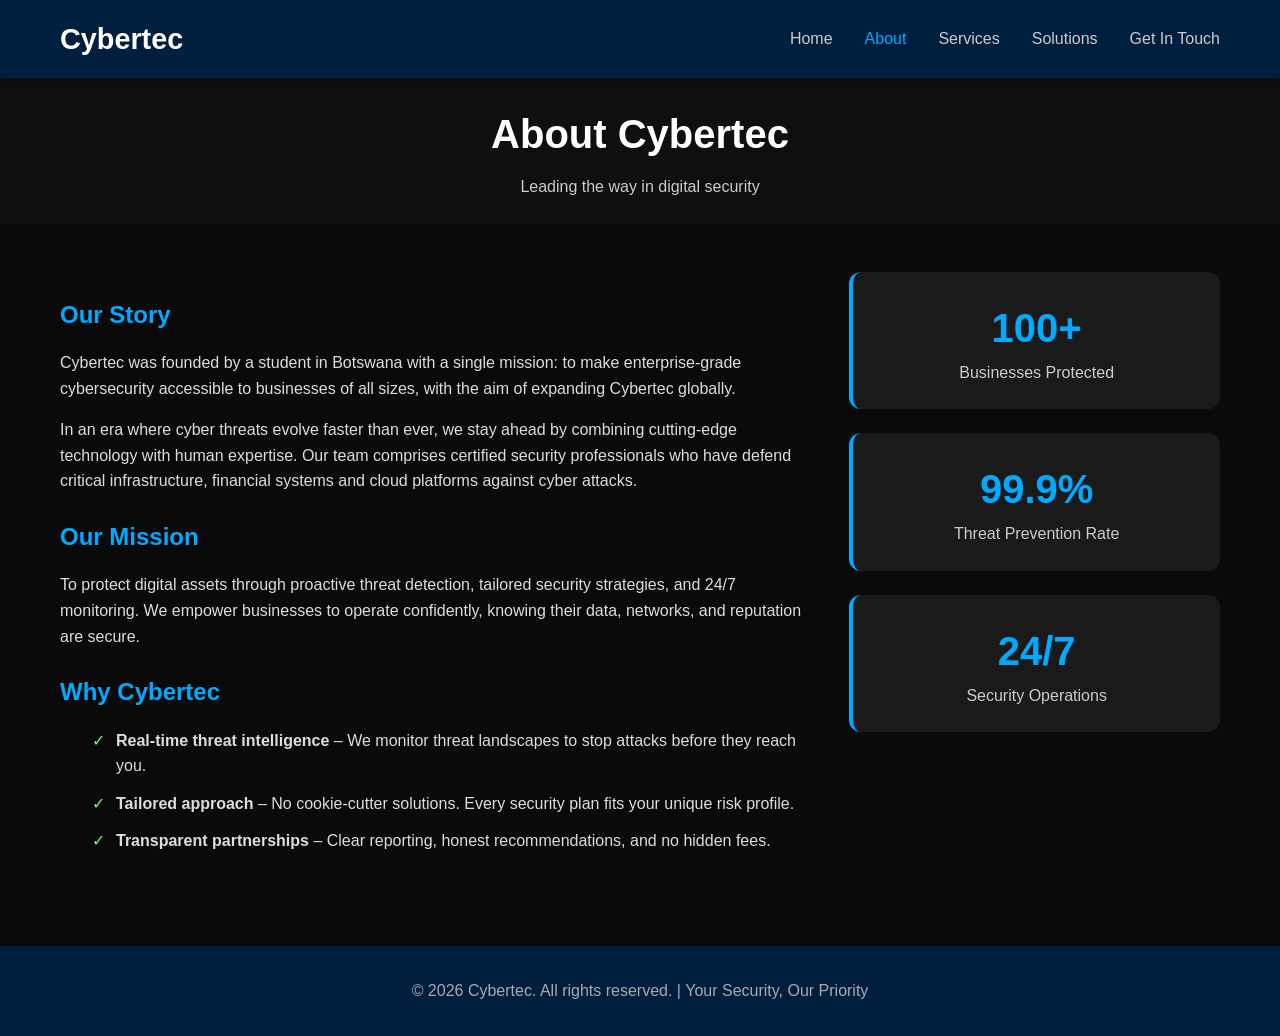
==== commit a0f3b4c6: "updated about page" ====
--- a/about.html
+++ b/about.html
@@ -53,7 +53,7 @@
                 </div>
                 <div class="about-stats">
                     <div class="stat-card">
-                        <span class="stat-number">500+</span>
+                        <span class="stat-number">100+</span>
                         <span class="stat-label">Businesses Protected</span>
                     </div>
                     <div class="stat-card">
--- a/styles.css
+++ b/styles.css
@@ -430,4 +430,17 @@
     .service-grid, .features-grid {
         grid-template-columns: 1fr;
     }
+}
+body.home-page {
+    background-image: url('images/cyber-bg.jpg');
+    background-size: cover;
+    background-position: center center;
+    background-attachment: fixed;   
+    background-repeat: no-repeat;
+}
+
+body.home-page main {
+    background-color: rgba(0, 0, 0, 0.6);   
+    padding: 2rem 0;
+    border-radius: 8px;
 }
